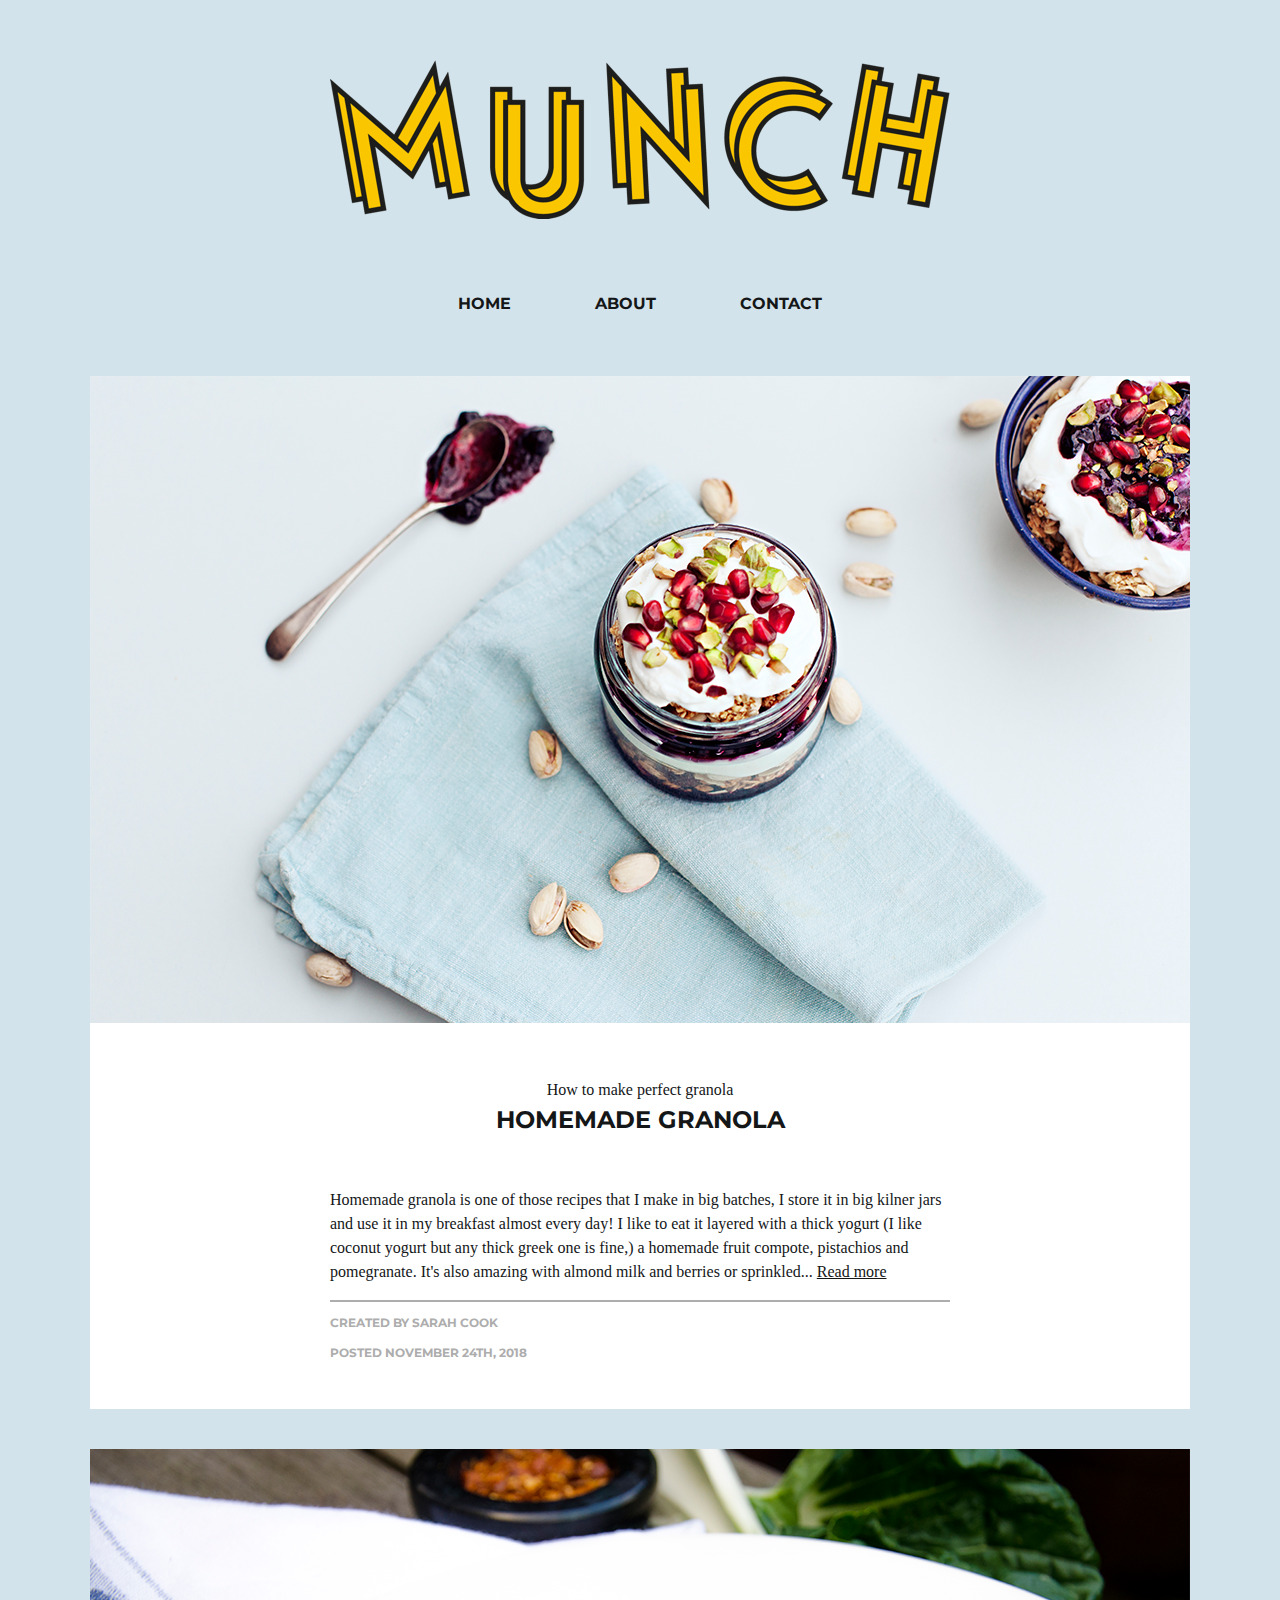
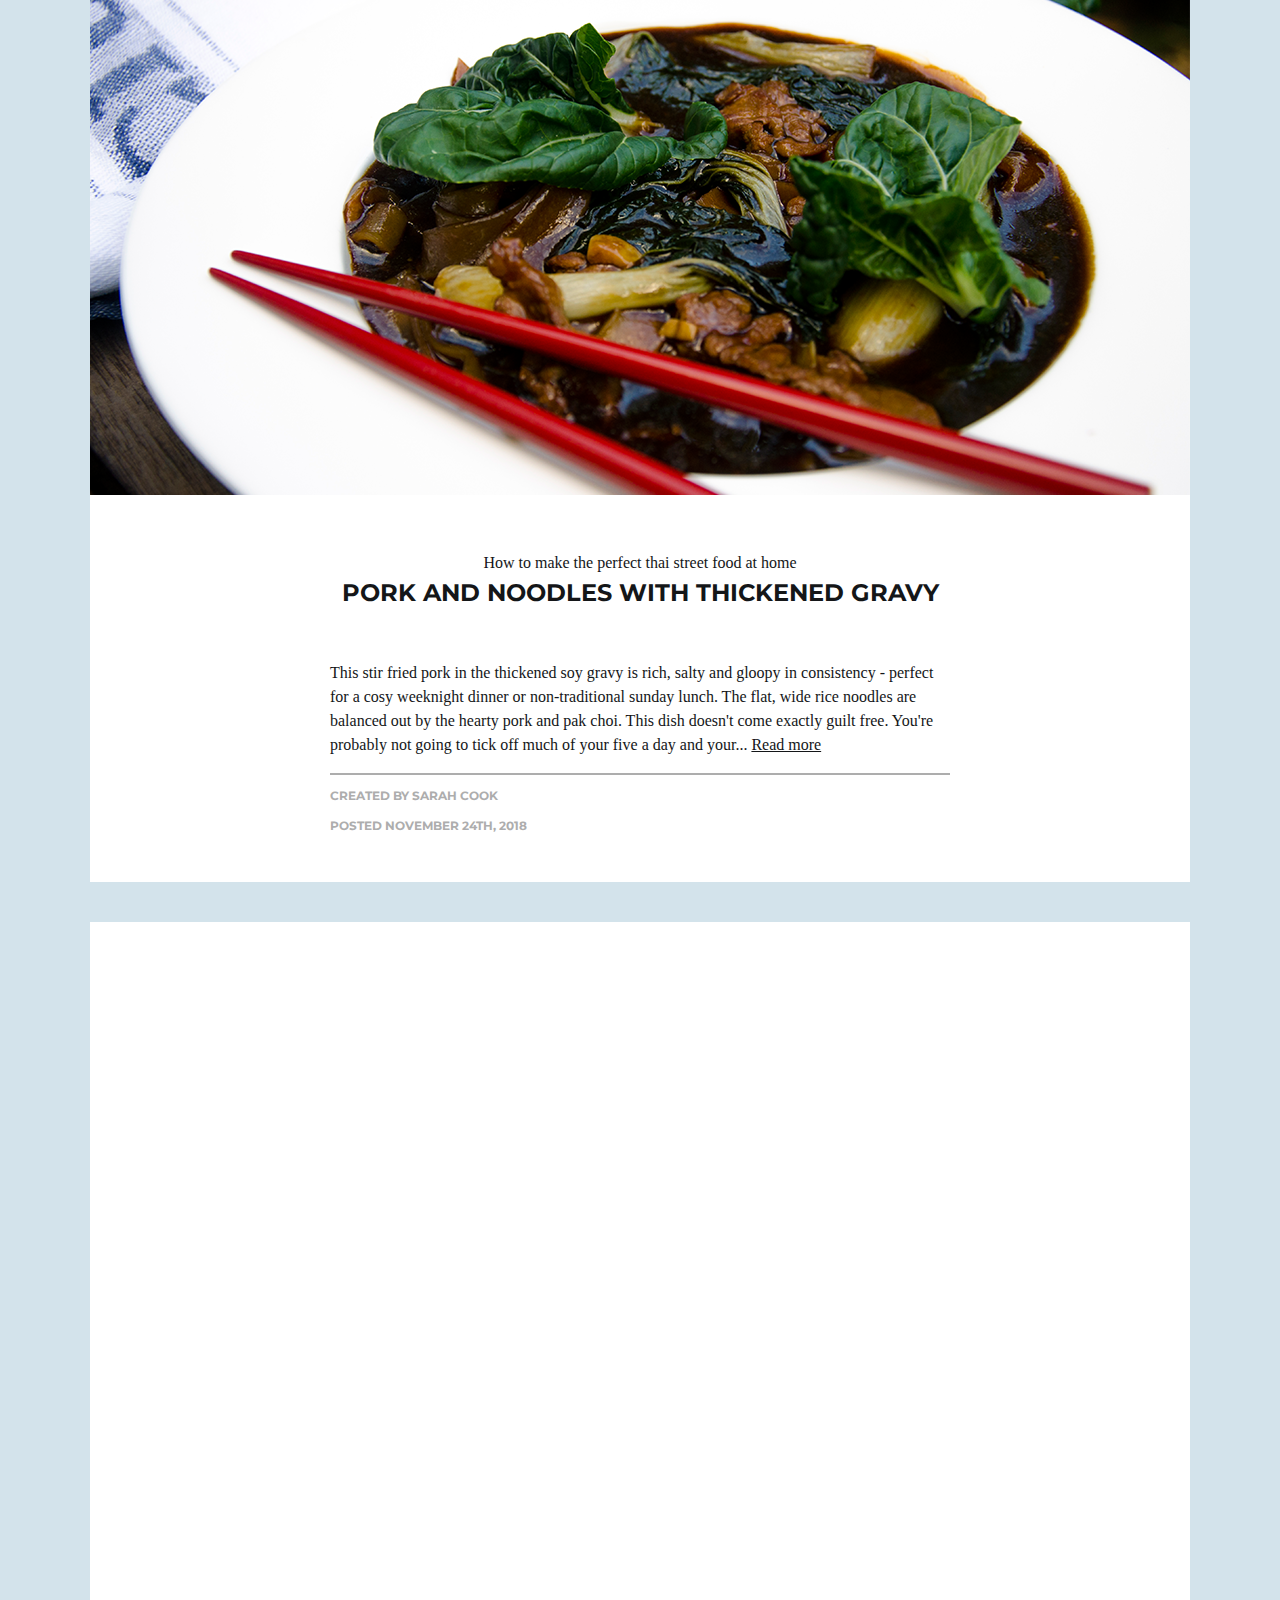
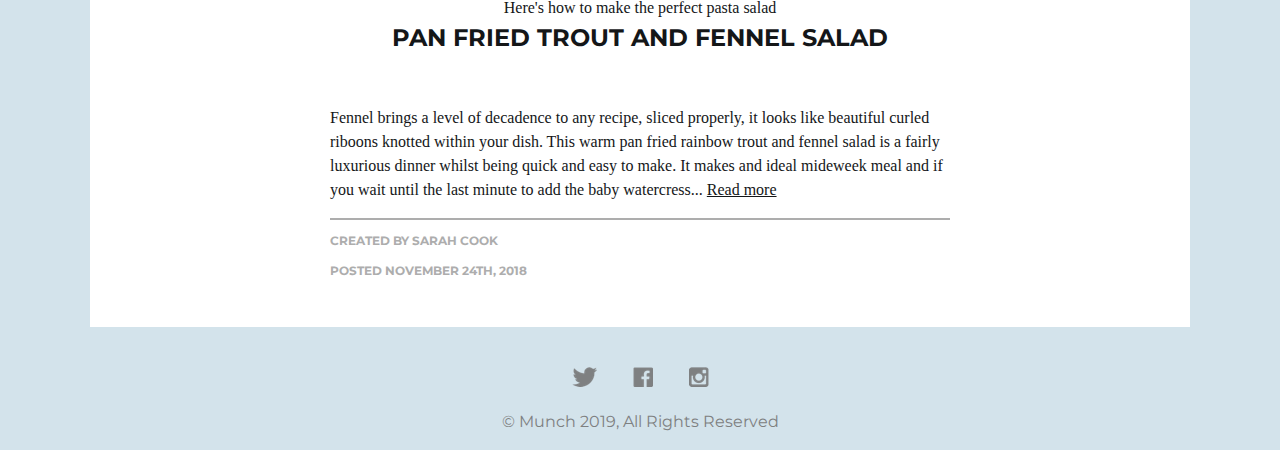
==== index.html @ cb71dd55 "Add files via upload" ====
<!doctype html>
<html>
  <head>
      <title>Munch</title>
      <meta name="description" content="A food blog with rustic recipes from around the globe.">

      <meta name="viewport" content="width=device-width">

      <link rel="stylesheet" href="css/style.css">
  </head>

  <body>
    <header>
      <h1>
        <img src="images/logo.png" alt="Munch food blog logo">
      </h1>

      <nav>
        <a href="index.html">Home</a>
        <a href="about.html">About</a>
        <a href="contact.html">Contact</a>
      </nav>
    </header>

    <section>
      <img src="images/granola.png" alt="Homemade Granola">
      <div class="post-content">
        <h2>How to make perfect granola</h2>
        <h3>Homemade Granola</h3>

        <p>Homemade granola is one of those recipes that I make in big batches, I store it in big kilner jars and use it in my breakfast almost every day! I like to eat it layered with a thick yogurt (I like coconut yogurt but any thick greek one is fine,) a homemade fruit compote, pistachios and pomegranate. It's also amazing with almond milk and berries or sprinkled... <a href="#">Read more</a></p>

        <!-- Create without classes initially -->
        <div class="post-details">
          <p>Created by Sarah Cook</p>
          <p>Posted November 24th, 2018</p>
        </div>
      </div>
    </section>


    <section>
      <img src="images/pork.png" alt="Pork and Noodles with thickened gravy">
      <div class="post-content">
        <h2>How to make the perfect thai street food at home</h2>
        <h3>Pork and Noodles with thickened gravy</h3>

        <p>This stir fried pork in the thickened soy gravy is rich, salty and gloopy in consistency - perfect for a cosy weeknight dinner or non-traditional sunday lunch.  The flat, wide rice noodles  are balanced out by the hearty pork and pak choi. This dish doesn't come exactly guilt free. You're probably not going to tick off much of your five a day and your... <a href="#">Read more</a></p>

        <div class="post-details">
          <p>Created by Sarah Cook</p>
          <p>Posted November 24th, 2018</p>
        </div>
      </div>
    </section>

    <section>
      <iframe width="1100" height="619" src="https://www.youtube.com/embed/ohvNeEBr7mw" frameborder="0" allowfullscreen></iframe>
      <div class="post-content">
        <h2> Here's how to make the perfect pasta salad</h2>
        <h3>Pan Fried Trout and Fennel Salad</h3>

        <p>Fennel brings a level of decadence to any recipe, sliced properly, it looks like beautiful curled riboons knotted within your dish. This warm pan fried rainbow trout and fennel salad is a fairly luxurious dinner whilst being quick and easy to make. It makes and ideal mideweek meal and if you wait until the last minute to add the baby watercress... <a href="#">Read more</a></p>

        <!-- Create without classes initially -->
        <div class="post-details">
          <p>Created by Sarah Cook</p>
          <p>Posted November 24th, 2018</p>
        </div>
      </div>
    </section>

    <footer>
      <div class="social-links">
        <a href="#">
          <img src="images/twitter.png" alt="Twitter logo">
        </a>

        <a href="#">
          <img src="images/facebook.png" alt="Facebook logo">
        </a>

        <a href="#">
          <img src="images/instagram.png" alt="Instagram logo">
        </a>
      </div>

      <p>&copy; Munch 2019, All Rights Reserved</p>
    </footer>

  </body>
</html>
---- css/style.css ----
@import url(http://fonts.googleapis.com/css?family=Montserrat:400,700);

body {
  font-family: "Georgia","Times New Roman", serif;
  font-size: 16px;
  line-height: 1.5;
  width: 1100px;
  margin: 0 auto 0 auto;
  color: #141618;
  background-color: #d3e3eb;
}

header {
  text-align: center;
  margin: 60px 0;
}

nav {
  margin: 60px 0 0 0;
}

nav a {
  font-family: "Montserrat", sans-serif;
  font-weight: 700;
  color: #141618;
  text-decoration: none;
  margin: 0 40px 0 40px;
  text-transform: uppercase;
}

nav a:hover {
  color: #fac600;
}

section {
  background-color: #ffffff;
  margin: 0 0 40px 0;
}

h2 {
  font-size: 16px;
  font-weight: 400;
  text-align: center;
  margin-bottom: 0;
}

h3 {
  font-family: "Montserrat", sans-serif;
  font-weight: 700;
  font-size: 24px;
  text-transform: uppercase;
  text-align: center;
  margin: 0 0 50px 0;
}

div.post-content {
  padding: 35px 240px 35px 240px;
}

div.post-content a {
  color: #141618;
}

div.post-content a:hover {
  color: #fac600;
}

div.post-details {
  font-family: "Montserrat", sans-serif;
  text-transform: uppercase;
  font-size: 12px;
  font-weight: 700;
  color: #ADADAD;
  border-top: 2px solid #ADADAD;
}

footer {
  text-align: center;
  font-family: "Montserrat", sans-serif;
  color: #7e8081;
}

footer a {
  padding: 0 16px 0 16px;
  text-decoration: none;
}


/* Contact Page styles */

form div {
  margin-bottom: 20px;
}

label {
  display: block;
  font-family: "Montserrat", sans-serif;
  font-size: 12px;
  text-transform: uppercase;
  color: #B2B2B2;
}

input[type="email"], input[type="text"], textarea {
  width: 100%;
  border: 1px solid #B2B2B2;
  border-radius: 4px;
  padding: 10px;
  font-family: "Georgia","Times New Roman", serif;
  font-size: 18px;
  outline: none;
}

textarea {
  height: 100px;
  resize: vertical;
}

input[type="submit"] {
  font-family: "Montserrat", sans-serif;
  text-transform: uppercase;
  background-color: #fac600;
  border: none;
  border-radius: 4px;
  padding: 10px 30px;
  font-size: 12px;
  cursor: pointer;
}

@media screen and (max-width: 1100px) {
  body {
    width: auto;
    margin: 0 20px;
  }

  header {
    margin: 30px 0;
  }

  nav a {
    display: block;
    padding: 10px;
  }

  nav a:hover {
    background-color: #ffffff;
  }

  div.post-content {
    padding: 35px 35px 35px 35px;
  }

  img, iframe {
    max-width: 100%;
  }


}
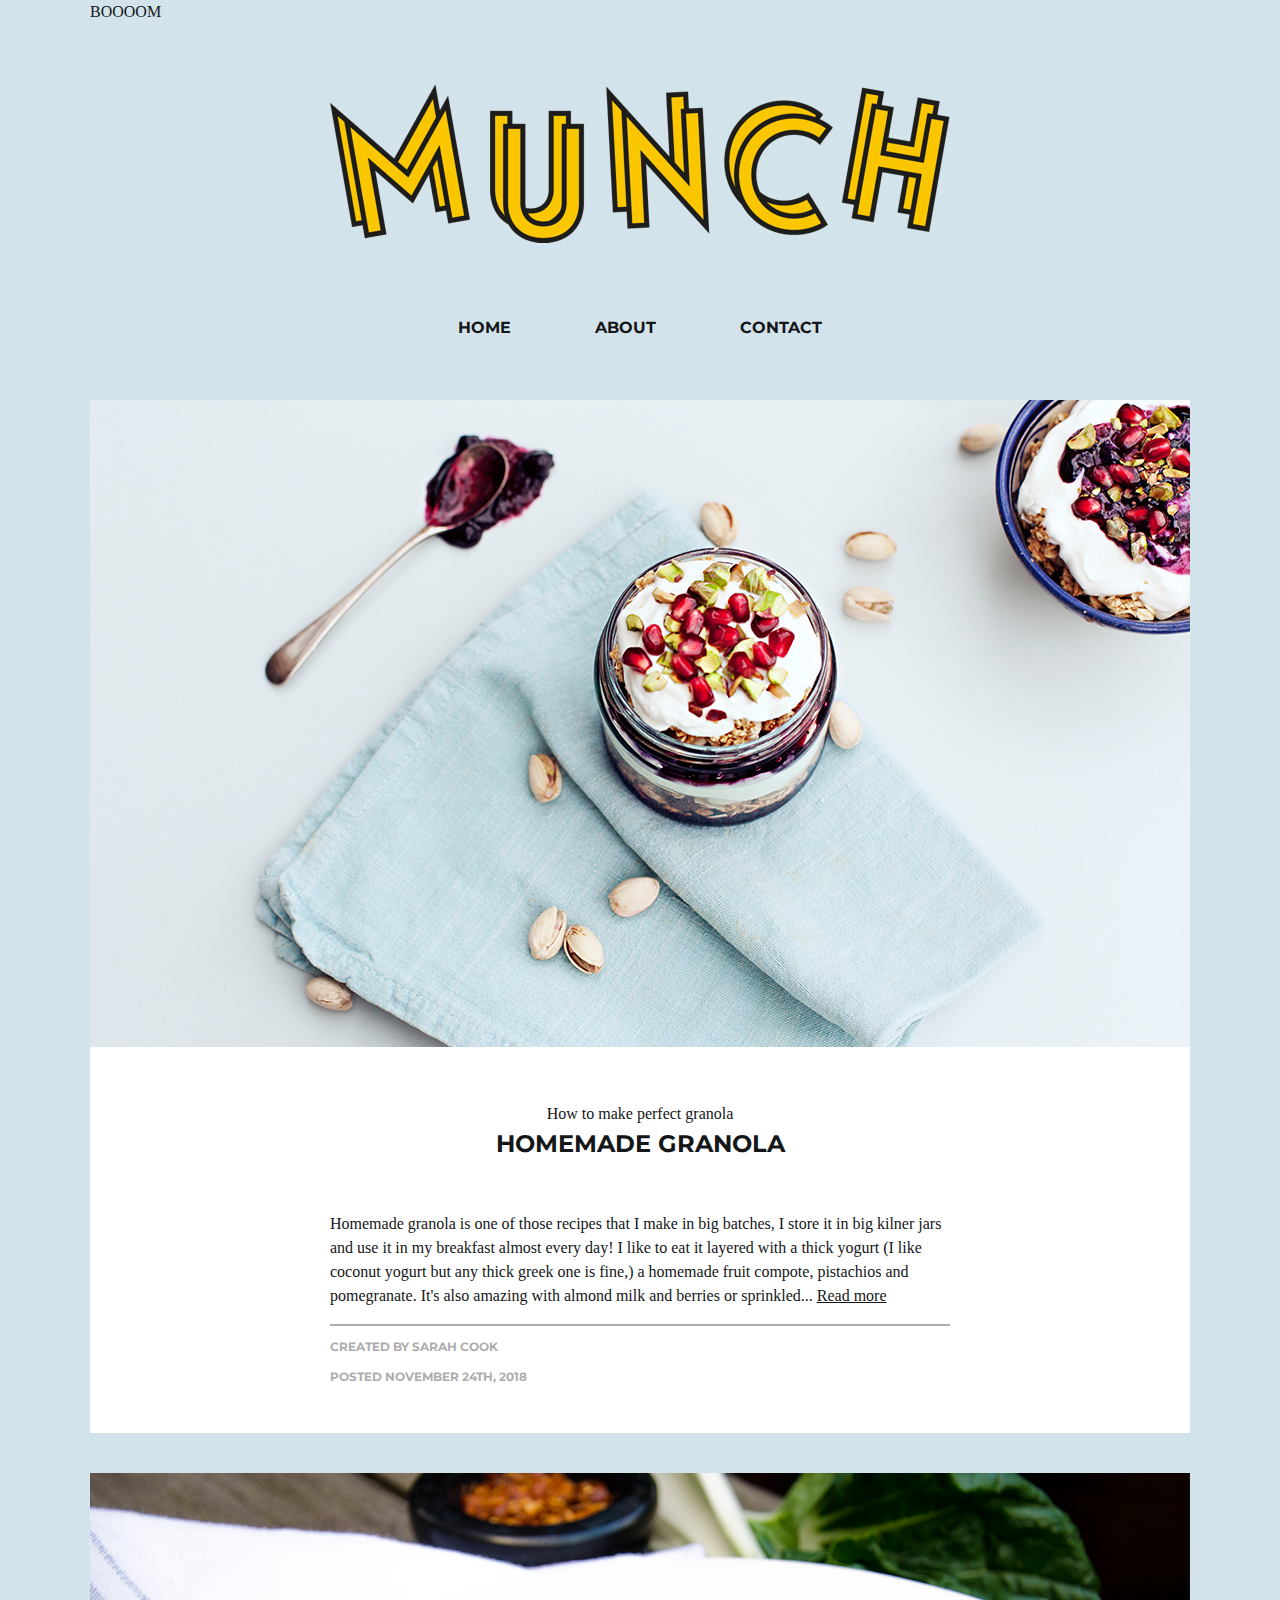
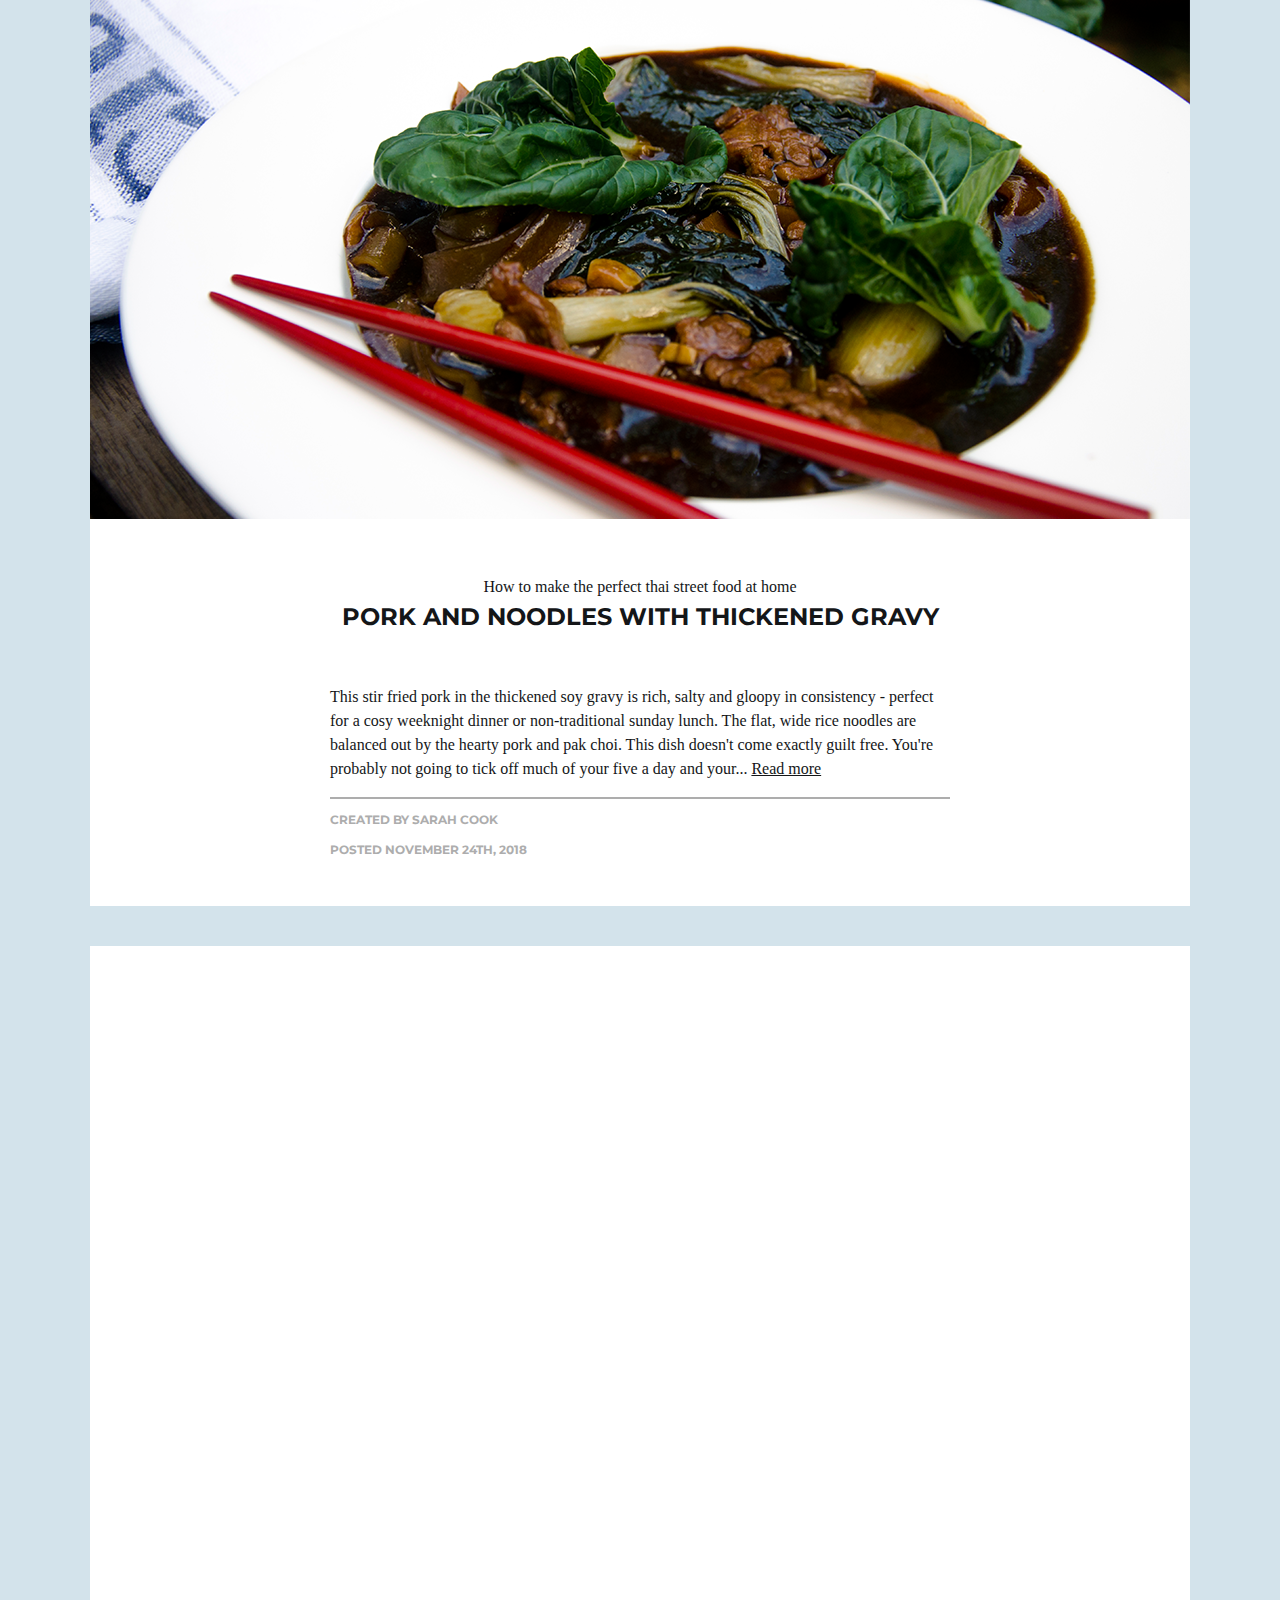
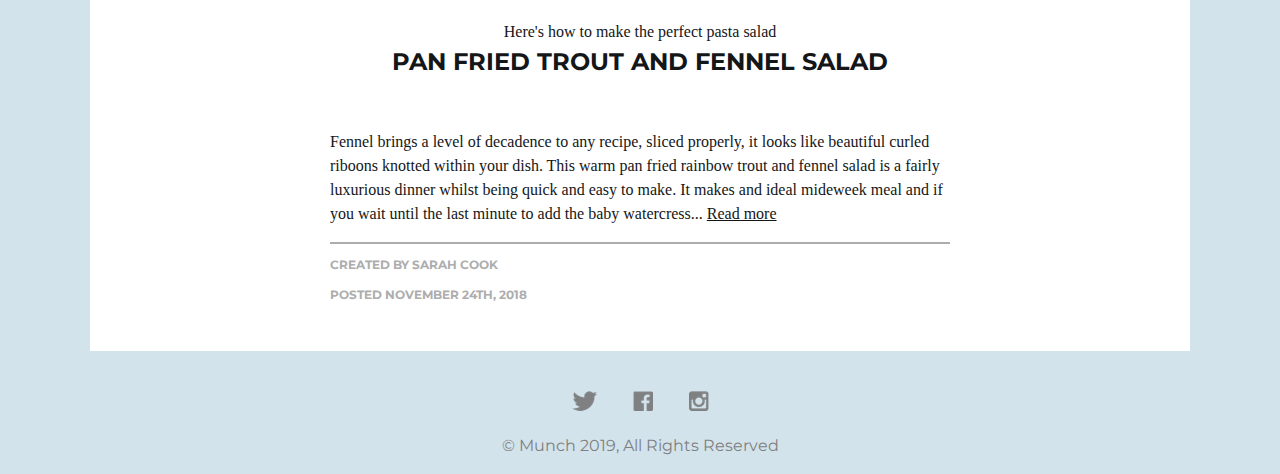
==== commit c67234d7: "Update" ====
--- a/index.html
+++ b/index.html
@@ -1,92 +1,98 @@
 <!doctype html>
 <html>
-  <head>
-      <title>Munch</title>
-      <meta name="description" content="A food blog with rustic recipes from around the globe.">
 
-      <meta name="viewport" content="width=device-width">
+<head>
+  <title>Munch</title>
+  <meta name="description" content="A food blog with rustic recipes from around the globe.">
 
-      <link rel="stylesheet" href="css/style.css">
-  </head>
+  <meta name="viewport" content="width=device-width">
 
-  <body>
-    <header>
-      <h1>
-        <img src="images/logo.png" alt="Munch food blog logo">
-      </h1>
+  <link rel="stylesheet" href="css/style.css">
+</head>
 
-      <nav>
-        <a href="index.html">Home</a>
-        <a href="about.html">About</a>
-        <a href="contact.html">Contact</a>
-      </nav>
-    </header>
+<body>
+  BOOOOM
+  <header>
+    <h1>
+      <img src="images/logo.png" alt="Munch food blog logo">
+    </h1>
 
-    <section>
-      <img src="images/granola.png" alt="Homemade Granola">
-      <div class="post-content">
-        <h2>How to make perfect granola</h2>
-        <h3>Homemade Granola</h3>
+    <nav>
+      <a href="index.html">Home</a>
+      <a href="about.html">About</a>
+      <a href="contact.html">Contact</a>
+    </nav>
+  </header>
 
-        <p>Homemade granola is one of those recipes that I make in big batches, I store it in big kilner jars and use it in my breakfast almost every day! I like to eat it layered with a thick yogurt (I like coconut yogurt but any thick greek one is fine,) a homemade fruit compote, pistachios and pomegranate. It's also amazing with almond milk and berries or sprinkled... <a href="#">Read more</a></p>
+  <section>
+    <img src="images/granola.png" alt="Homemade Granola">
+    <div class="post-content">
+      <h2>How to make perfect granola</h2>
+      <h3>Homemade Granola</h3>
 
-        <!-- Create without classes initially -->
-        <div class="post-details">
-          <p>Created by Sarah Cook</p>
-          <p>Posted November 24th, 2018</p>
-        </div>
+      <p>Homemade granola is one of those recipes that I make in big batches, I store it in big kilner jars and use it in my breakfast almost every day! I like to eat it layered with a thick yogurt (I like coconut yogurt but any thick greek one is
+        fine,) a homemade fruit compote, pistachios and pomegranate. It's also amazing with almond milk and berries or sprinkled... <a href="#">Read more</a></p>
+
+      <!-- Create without classes initially -->
+      <div class="post-details">
+        <p>Created by Sarah Cook</p>
+        <p>Posted November 24th, 2018</p>
       </div>
-    </section>
+    </div>
+  </section>
 
 
-    <section>
-      <img src="images/pork.png" alt="Pork and Noodles with thickened gravy">
-      <div class="post-content">
-        <h2>How to make the perfect thai street food at home</h2>
-        <h3>Pork and Noodles with thickened gravy</h3>
+  <section>
+    <img src="images/pork.png" alt="Pork and Noodles with thickened gravy">
+    <div class="post-content">
+      <h2>How to make the perfect thai street food at home</h2>
+      <h3>Pork and Noodles with thickened gravy</h3>
 
-        <p>This stir fried pork in the thickened soy gravy is rich, salty and gloopy in consistency - perfect for a cosy weeknight dinner or non-traditional sunday lunch.  The flat, wide rice noodles  are balanced out by the hearty pork and pak choi. This dish doesn't come exactly guilt free. You're probably not going to tick off much of your five a day and your... <a href="#">Read more</a></p>
+      <p>This stir fried pork in the thickened soy gravy is rich, salty and gloopy in consistency - perfect for a cosy weeknight dinner or non-traditional sunday lunch. The flat, wide rice noodles are balanced out by the hearty pork and pak choi.
+        This dish doesn't come exactly guilt free. You're probably not going to tick off much of your five a day and your... <a href="#">Read more</a></p>
 
-        <div class="post-details">
-          <p>Created by Sarah Cook</p>
-          <p>Posted November 24th, 2018</p>
-        </div>
+      <div class="post-details">
+        <p>Created by Sarah Cook</p>
+        <p>Posted November 24th, 2018</p>
       </div>
-    </section>
+    </div>
+  </section>
 
-    <section>
-      <iframe width="1100" height="619" src="https://www.youtube.com/embed/ohvNeEBr7mw" frameborder="0" allowfullscreen></iframe>
-      <div class="post-content">
-        <h2> Here's how to make the perfect pasta salad</h2>
-        <h3>Pan Fried Trout and Fennel Salad</h3>
+  <section>
+    <iframe width="1100" height="619" src="https://www.youtube.com/embed/ohvNeEBr7mw" frameborder="0" allowfullscreen></iframe>
+    <div class="post-content">
+      <h2> Here's how to make the perfect pasta salad</h2>
+      <h3>Pan Fried Trout and Fennel Salad</h3>
 
-        <p>Fennel brings a level of decadence to any recipe, sliced properly, it looks like beautiful curled riboons knotted within your dish. This warm pan fried rainbow trout and fennel salad is a fairly luxurious dinner whilst being quick and easy to make. It makes and ideal mideweek meal and if you wait until the last minute to add the baby watercress... <a href="#">Read more</a></p>
+      <p>Fennel brings a level of decadence to any recipe, sliced properly, it looks like beautiful curled riboons knotted within your dish. This warm pan fried rainbow trout and fennel salad is a fairly luxurious dinner whilst being quick and easy
+        to make. It makes and ideal mideweek meal and if you wait until the last minute to add the baby watercress... <a href="#">Read more</a></p>
 
-        <!-- Create without classes initially -->
-        <div class="post-details">
-          <p>Created by Sarah Cook</p>
-          <p>Posted November 24th, 2018</p>
-        </div>
+      <!-- Create without classes initially -->
+      <div class="post-details">
+        <p>Created by Sarah Cook</p>
+        <p>Posted November 24th, 2018</p>
       </div>
-    </section>
+    </div>
+  </section>
 
-    <footer>
-      <div class="social-links">
-        <a href="#">
-          <img src="images/twitter.png" alt="Twitter logo">
-        </a>
+  <footer>
+    <div class="social-links">
+      <a href="#">
+        <img src="images/twitter.png" alt="Twitter logo">
+      </a>
 
-        <a href="#">
-          <img src="images/facebook.png" alt="Facebook logo">
-        </a>
+      <a href="#">
+        <img src="images/facebook.png" alt="Facebook logo">
+      </a>
 
-        <a href="#">
-          <img src="images/instagram.png" alt="Instagram logo">
-        </a>
-      </div>
+      <a href="#">
+        <img src="images/instagram.png" alt="Instagram logo">
+      </a>
+    </div>
 
-      <p>&copy; Munch 2019, All Rights Reserved</p>
-    </footer>
+    <p>&copy; Munch 2019, All Rights Reserved</p>
+  </footer>
 
-  </body>
-</html>
+</body>
+
+</html>